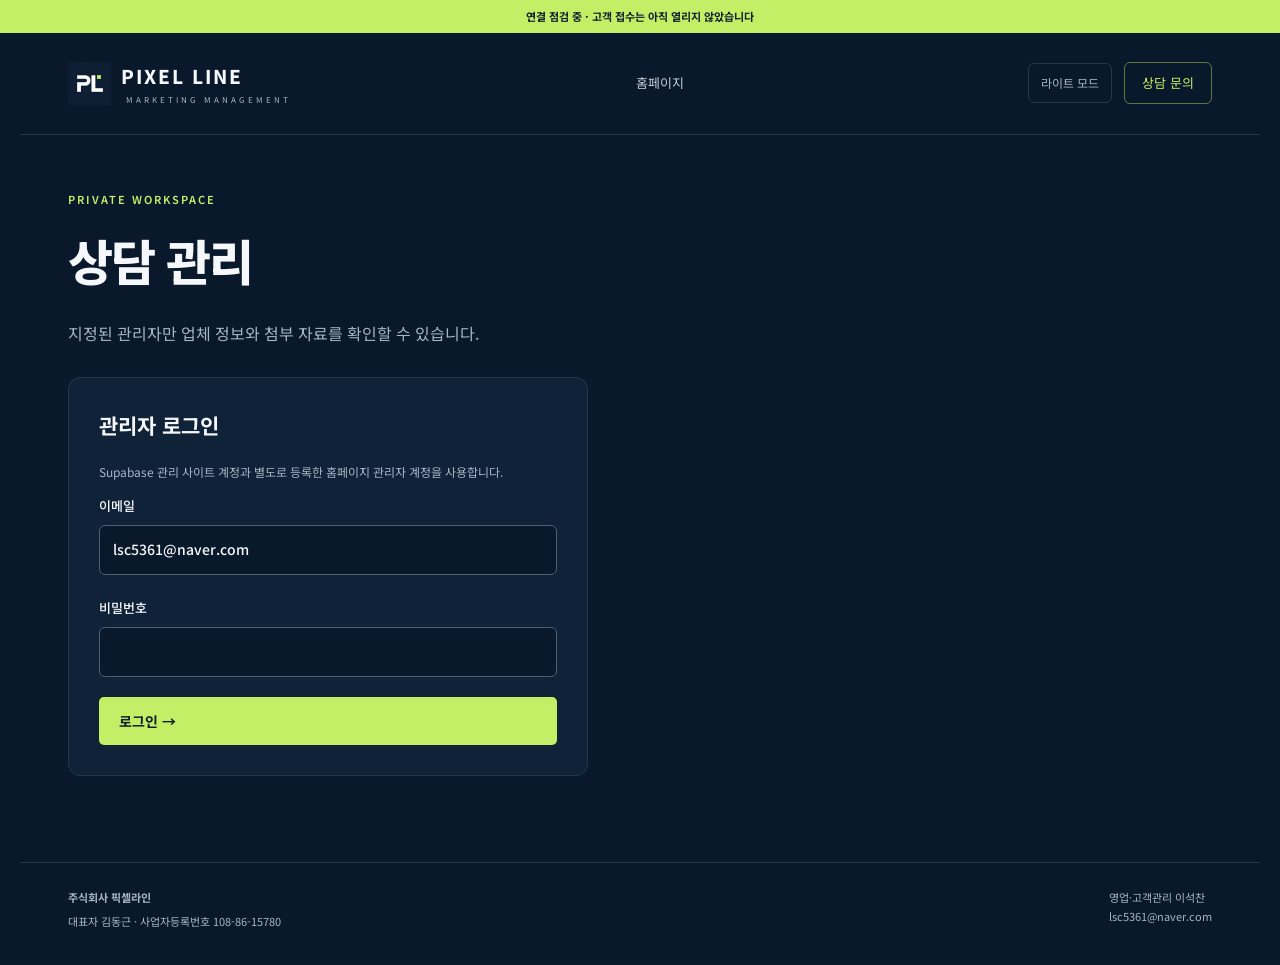
==== admin.html @ 0c12465c "Add private consultation admin and Cloudflare Pages address" ====
<!doctype html><html lang="ko" data-theme="dark"><head><meta charset="utf-8"><meta name="viewport" content="width=device-width,initial-scale=1"><title>픽셀라인 | 관리자 로그인</title><meta name="description" content="픽셀라인의 실제 방문 경험 기반 리뷰 작성 서비스. 1건 3,000원 + VAT, 법인 거래 및 세금계산서 발행 가능."><link rel="icon" href="assets/logo.png"><script src="script.js" defer></script><link rel="stylesheet" href="style.css"><link href="https://fonts.googleapis.com/css2?family=Noto+Sans+KR:wght@400;500;600;700;800;900&display=swap" rel="stylesheet"><meta name="robots" content="noindex,nofollow"><link rel="stylesheet" href="consultation.css"></head><body><div class="preview">연결 점검 중 · 고객 접수는 아직 열리지 않았습니다</div><header class="wrap"><a class="logo" href="./"><img src="assets/logo.png" alt="PL 로고"><span>PIXEL LINE<small>MARKETING MANAGEMENT</small></span></a><nav><a href="index.html">홈페이지</a></nav><div class="header-actions"><button id="theme" type="button" aria-label="밝은 화면으로 바꾸기">라이트 모드</button><a class="contact-link" href="./#contact">상담 문의</a></div></header><main class="wrap intake"><p class="eyebrow">PRIVATE WORKSPACE</p><h1>상담 관리</h1><p class="lead">지정된 관리자만 업체 정보와 첨부 자료를 확인할 수 있습니다.</p><section class="panel" id="login-panel" style="max-width:520px"><h2>관리자 로그인</h2><p class="hint">Supabase 관리 사이트 계정과 별도로 등록한 홈페이지 관리자 계정을 사용합니다.</p><form id="login"><label>이메일<input id="email" type="email" autocomplete="username" value="lsc5361@naver.com" required></label><label class="phone">비밀번호<input id="password" type="password" autocomplete="current-password" required></label><button class="button submit">로그인 →</button></form></section><p id="notice" role="status"></p><section id="workspace" hidden><div class="actions"><button class="button" id="refresh">새로고침</button><button class="text-link" id="logout">로그아웃</button><span id="total"></span></div><div class="admin-grid" style="margin-top:24px"><section class="panel"><h2>접수 목록</h2><form id="search-form"><label>업체명 검색<input id="search" maxlength="100" placeholder="업체명"></label><button class="button submit">검색</button></form><div class="filters"><button data-filter="" class="active">전체</button><button data-filter="new">신규</button><button data-filter="contacting">연락 중</button><button data-filter="closed">상담 종료</button></div><div id="requests"></div><div class="actions" style="margin-top:20px"><button id="previous">이전</button><button id="next">다음</button></div></section><section class="panel" id="record"><h2>상세 내용</h2><p class="hint">접수 항목을 선택해 주세요.</p></section></div></section></main><footer class="wrap"><div><strong>주식회사 픽셀라인</strong><p>대표자 김동근 · 사업자등록번호 108-86-15780</p></div><div>영업·고객관리 이석찬<br>lsc5361@naver.com</div></footer><script type="module" src="admin.js"></script></body></html>
---- style.css ----
:root{--navy:#09192b;--panel:#102237;--line:#26374a;--lime:#c2ef65;--text:#f5f7fa;--muted:#a6b5c5}*{box-sizing:border-box}body{margin:0;background:var(--navy);color:var(--text);font-family:'Noto Sans KR',sans-serif;line-height:1.7;word-break:keep-all}a{color:inherit;text-decoration:none}img{max-width:100%;display:block}button,a{-webkit-tap-highlight-color:transparent}:focus-visible{outline:3px solid var(--lime);outline-offset:5px}.wrap{max-width:1240px;margin:auto;padding-left:48px;padding-right:48px}.preview{background:var(--lime);color:#14212e;font-size:11px;letter-spacing:1px;text-align:center;padding:7px 15px;font-weight:700}.preview span{font-weight:400;margin-left:16px;letter-spacing:0}header{height:102px;display:flex;align-items:center;justify-content:space-between;gap:25px;border-bottom:1px solid var(--line)}.logo{display:flex;align-items:center;gap:10px;white-space:nowrap}.logo img{width:43px;height:43px}.logo>span{font-size:19px;letter-spacing:2px;font-weight:800}.logo small{display:block;font-size:8px;font-weight:400;letter-spacing:3px;color:var(--muted)}nav{display:flex;gap:30px;font-size:13px;color:#c2cbd6}.contact-link{font-size:13px;padding:9px 17px;border:1px solid #63743d;border-radius:6px;color:var(--lime)}.hero{display:grid;grid-template-columns:1fr 1.1fr;align-items:center;gap:44px;padding-top:70px;padding-bottom:76px}.eyebrow{color:var(--lime);font-size:11px;font-weight:600;letter-spacing:2px;margin:0 0 19px}h1{font-size:clamp(34px,4vw,49px);line-height:1.35;letter-spacing:-2px;margin:0 0 24px;font-weight:800}h1 em{font-style:normal;color:var(--lime)}.lead{font-size:16px;color:var(--muted);line-height:1.9;margin:0 0 29px}.actions{display:flex;gap:24px;align-items:center;flex-wrap:wrap}.button{display:inline-flex;align-items:center;justify-content:center;min-height:48px;background:var(--lime);color:#10202d;padding:13px 20px;border-radius:5px;font-size:14px;font-weight:700}.text-link{font-size:13px;border-bottom:1px solid #7f8c9c;padding:7px 0}.mini{margin-top:33px;display:flex;gap:20px;color:var(--muted);font-size:11px}.mini strong{color:#fff;font-size:14px;font-weight:600}.mini>span+span{border-left:1px solid var(--line);padding-left:20px}.hero-art{background:#0e1f34;border:1px solid #2d4053;border-radius:12px;overflow:hidden;transition:transform .2s,border-color .2s}.hero-art:hover,.visual-card:hover{transform:translateY(-4px);border-color:var(--lime)}.hero-art img{width:100%;height:auto}.art-bottom{display:flex;align-items:center;justify-content:space-between;gap:15px;padding:20px 23px;border-top:1px solid var(--line)}.art-bottom span{font-size:9px;letter-spacing:1px;color:var(--muted)}.art-bottom strong{font-size:12px;font-weight:500;color:var(--lime)}.explore{padding-top:44px;padding-bottom:70px}.section-top{display:flex;align-items:end;justify-content:space-between;gap:20px;margin-bottom:28px}.section-top h2,.contact h2{font-size:33px;line-height:1.4;letter-spacing:-1px;margin:0}.section-top>p{font-size:13px;color:var(--muted);margin:0 0 5px}.cards{display:grid;grid-template-columns:repeat(3,minmax(0,1fr));gap:22px}.visual-card{border:1px solid var(--line);border-radius:10px;overflow:hidden;background:var(--panel);transition:transform .2s,border-color .2s}.card-image{height:330px;display:flex;align-items:center;justify-content:center;background:#0b1c2c}.card-image img{width:100%;height:100%;object-fit:contain}.light .card-image{background:#f7f9f6}.card-label{display:flex;justify-content:space-between;align-items:center;padding:21px 20px;gap:10px}.card-label span{font-size:9px;letter-spacing:1.3px;color:var(--muted)}.card-label h3{font-size:16px;font-weight:600;margin:6px 0 0}.card-label b{font-size:23px;color:var(--lime);font-weight:400}.strip{display:grid;grid-template-columns:repeat(3,minmax(0,1fr));gap:40px;padding-top:32px;padding-bottom:57px;border-top:1px solid var(--line)}.strip span{font-size:12px;color:var(--lime)}.strip h3{font-size:18px;margin:10px 0}.strip p{font-size:13px;color:var(--muted);margin:0}.contact{padding-top:65px;padding-bottom:70px;border-top:1px solid var(--line)}.contact>p:not(.eyebrow){font-size:15px;color:var(--muted);margin:20px 0 27px}.contact .text-link{margin-left:24px}footer{display:flex;justify-content:space-between;gap:25px;padding-top:25px;padding-bottom:30px;border-top:1px solid var(--line);font-size:11px;color:var(--muted)}footer p{margin:5px 0}.detail{padding-top:35px;padding-bottom:70px}.back{font-size:13px;display:block;width:fit-content;margin-bottom:45px;color:var(--muted)}.detail h1{font-size:42px}.detail>.lead{max-width:670px}.detail-grid{display:grid;grid-template-columns:1fr 1fr;gap:65px;align-items:start;margin-top:40px}.detail-visual{border:1px solid var(--line);border-radius:12px;overflow:hidden}.detail-visual img{width:100%}.detail-copy article{padding:22px 0;border-top:1px solid var(--line)}.detail-copy h2{font-size:21px;margin:0 0 10px}.detail-copy p{font-size:15px;color:var(--muted);margin:0}.detail-copy>.button{margin-top:20px}.additional{margin-top:70px;border-top:1px solid var(--line);padding-top:35px}.additional h2{font-size:26px}.additional img{width:650px;border-radius:12px;margin-top:25px}@media(max-width:1000px){.wrap{padding-left:28px;padding-right:28px}.hero{gap:25px}.hero h1{font-size:37px}.hero .lead{font-size:14px}nav{gap:18px}.card-image{height:275px}.card-label{padding:17px 14px}.card-label h3{font-size:14px}.actions{gap:14px}.mini{gap:10px}.mini>span+span{padding-left:10px}}@media(max-width:680px){.wrap{padding-left:22px;padding-right:22px}header{height:84px;gap:12px}nav{display:none}.logo>span{font-size:16px}.logo img{width:35px;height:35px}.logo small{font-size:7px;letter-spacing:2px}.contact-link{font-size:12px;padding:7px 11px}.preview{font-size:9px}.preview span{font-size:10px;margin-left:8px}.hero{grid-template-columns:1fr;padding-top:44px;padding-bottom:35px;gap:34px}.hero h1{font-size:36px;letter-spacing:-1.7px}.hero .lead{font-size:14px}.eyebrow{font-size:10px;letter-spacing:1.5px}.mini{margin-top:25px}.hero-art{border-radius:8px}.art-bottom{padding:17px}.section-top{align-items:start;flex-direction:column;gap:14px}.section-top h2,.contact h2{font-size:29px}.section-top>p br{display:none}.explore{padding-top:30px;padding-bottom:40px}.cards{grid-template-columns:1fr;gap:25px}.card-image{height:auto;max-height:none}.card-image img{width:100%;height:auto;max-height:420px;object-fit:contain}.card-label{padding:20px}.card-label h3{font-size:18px}.strip{grid-template-columns:1fr;gap:24px;padding-top:30px;padding-bottom:35px}.strip>div{padding-bottom:20px;border-bottom:1px solid var(--line)}.strip>div:last-child{border-bottom:0;padding-bottom:0}.contact{padding-top:40px;padding-bottom:40px}.contact .text-link{margin-left:15px}footer{flex-direction:column;gap:14px}.detail h1{font-size:32px}.detail-grid{grid-template-columns:1fr;gap:30px}.detail{padding-bottom:40px}.back{margin-bottom:30px}.additional{margin-top:40px}.detail-copy h2{font-size:20px}}
@media(prefers-reduced-motion:reduce){*{transition:none!important}}

.corporate-badge{display:inline-block;font-size:12px;color:var(--lime);border:1px solid #53663b;border-radius:5px;padding:8px 12px;margin:17px 0 0}

/* Preserve the existing light/dark switch. The approved navy theme is default. */
.header-actions{display:flex;align-items:center;gap:12px}#theme{font:inherit;font-size:12px;color:var(--muted);background:transparent;border:1px solid var(--line);padding:9px 12px;border-radius:6px;cursor:pointer;min-height:40px}
:root[data-theme=light]{--navy:#f6f8fa;--panel:#fff;--line:#d4dde5;--lime:#426513;--text:#102238;--muted:#55657a}:root[data-theme=light] .button{background:#c2ef65;color:#10202d}:root[data-theme=light] .mini strong{color:#102238}:root[data-theme=light] .hero-art{background:#0e1f34}:root[data-theme=light] .art-bottom{color:#f5f7fa}:root[data-theme=light] .art-bottom strong{color:#c2ef65}:root[data-theme=light] .art-bottom span{color:#a6b5c5}:root[data-theme=light] nav{color:#33475e}
@media(max-width:680px){.header-actions{gap:7px}#theme{font-size:10px;padding:7px;min-height:36px}.logo>span{font-size:14px}.logo small{font-size:6px;letter-spacing:1.5px}.logo img{width:30px;height:30px}.logo{gap:6px}.contact-link{padding:7px 9px}}
---- consultation.css ----
.intake{padding-top:55px;padding-bottom:70px}.intro{margin-bottom:35px}.intake-grid{display:grid;grid-template-columns: .8fr 1.4fr;gap:65px;align-items:start}.panel{padding:30px;background:var(--panel);border:1px solid var(--line);border-radius:12px}.trust h2{font-size:25px;line-height:1.6}.trust article{padding:19px 0;border-top:1px solid var(--line)}.trust article b{font-size:14px}.trust p{font-size:13px;color:var(--muted)}fieldset{border:0;padding:0;margin:0 0 32px;min-width:0}legend{font-size:18px;font-weight:700;margin-bottom:18px}legend span{font-size:12px;color:var(--lime);margin-right:12px}label{display:block;font-size:13px;font-weight:500}small{font-weight:400;font-size:11px;color:var(--muted);margin-left:5px}input:not([type=radio]),textarea{display:block;width:100%;background:var(--navy);border:1px solid #506174;border-radius:6px;color:var(--text);padding:12px 13px;font:inherit;font-size:14px;margin-top:8px;min-height:46px}textarea{resize:vertical}input::placeholder,textarea::placeholder{color:var(--muted);opacity:.85}.field-grid{display:grid;grid-template-columns:1fr 1fr;gap:20px}.field-grid label:nth-child(3){grid-column:1/-1}.methods{display:flex;gap:9px;flex-wrap:wrap}.methods label{border:1px solid var(--line);border-radius:6px;padding:12px;cursor:pointer}.methods label:has(:checked){border-color:var(--lime);background:var(--navy)}input[type=radio]{accent-color:var(--lime);margin-right:6px}.phone{margin-top:22px}.hint{display:block;font-size:12px;font-weight:400;line-height:1.85;color:var(--muted);margin-top:9px}.upload{border:1px dashed #71845c;border-radius:8px;padding:20px}.upload input{padding:10px;font-size:12px}details{border-top:1px solid var(--line);padding-top:18px}summary{font-size:13px;cursor:pointer}.submit{font-family:inherit;border:0;width:100%;display:flex;justify-content:space-between;cursor:pointer;margin-top:20px}#form-result{color:var(--lime);font-size:13px}.stats{display:grid;grid-template-columns:repeat(3,1fr);gap:18px;margin:24px 0}.stats span{font-size:13px;color:var(--muted)}.stats strong{display:block;font-size:32px;color:var(--lime)}.admin-banner{padding:13px 18px;border:1px solid var(--line);border-radius:6px;font-size:12px;color:var(--muted)}.admin-grid{display:grid;grid-template-columns:1fr 1fr;gap:24px}.panel h2{margin-top:0;font-size:21px}.filters{display:flex;gap:10px;margin:20px 0}.filters button,.request{color:var(--text);background:var(--navy);border:1px solid var(--line);border-radius:6px;padding:10px 14px;font:inherit;font-size:12px;cursor:pointer}.filters button.active,.request.active{border-color:var(--lime)}.request{display:block;text-align:left;width:100%;margin-top:12px;padding:18px}.request strong{font-size:16px}.request span{display:block;color:var(--muted);margin-top:6px}.tag{font-size:11px;color:var(--lime)}dl{margin:24px 0}dt{font-size:12px;color:var(--muted);margin-top:16px}dd{margin:4px 0;font-size:14px}.preview{letter-spacing:0}.trust .text-link{display:inline-block}[hidden]{display:none!important}@media(max-width:800px){.intake-grid,.admin-grid{grid-template-columns:1fr;gap:28px}.trust article{padding:12px 0}.trust h2{font-size:21px}.intake{padding-top:30px}.panel{padding:22px}.stats{gap:8px}.stats .panel{padding:16px}.field-grid{grid-template-columns:1fr}.field-grid label:nth-child(3){grid-column:auto}.methods{display:grid;grid-template-columns:1fr}.intro h1{font-size:32px}}
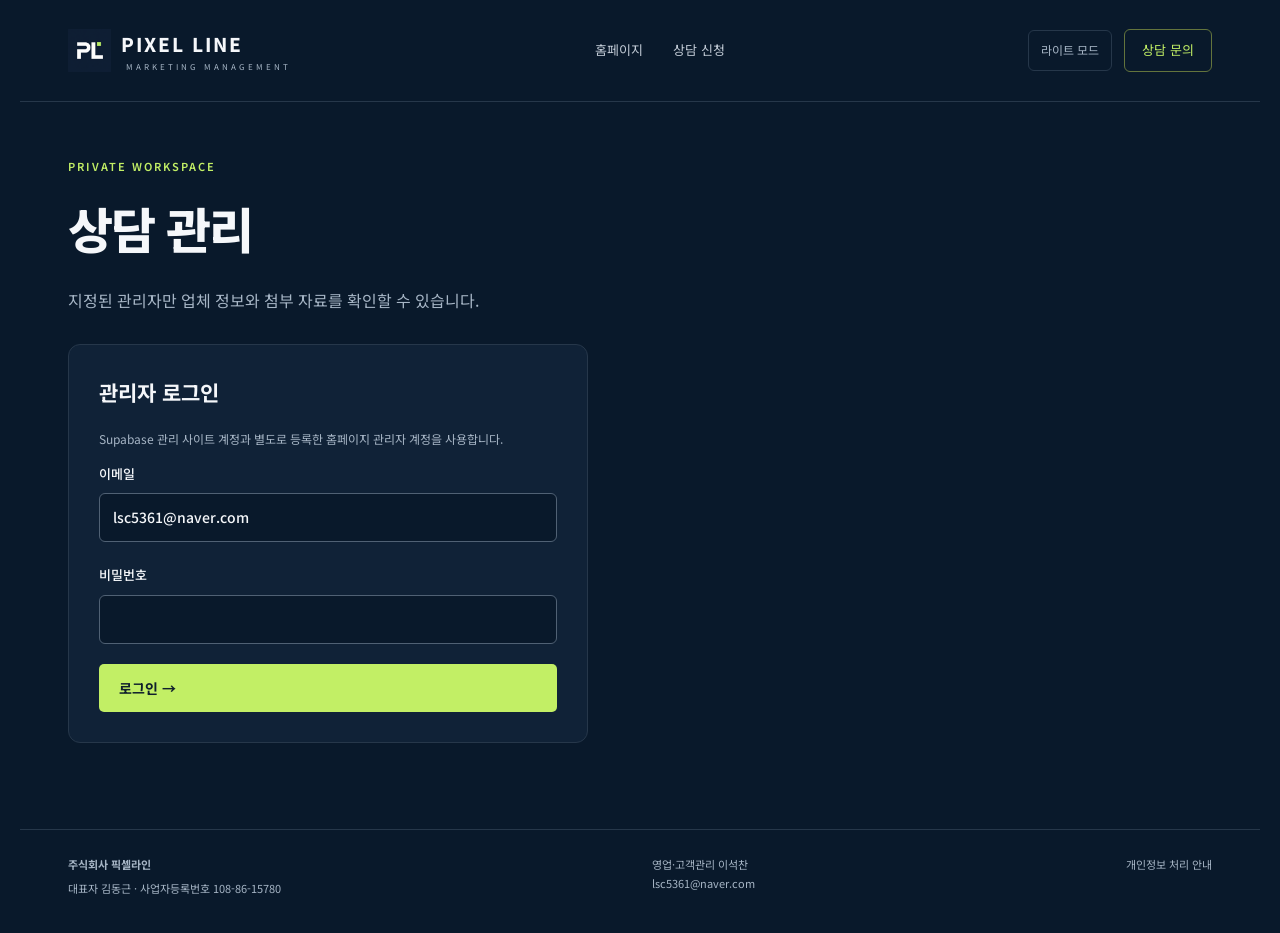
==== commit 5b0ab8a2: "Enable public consultation pages and handle expired admin sessions" ====
--- a/admin.html
+++ b/admin.html
@@ -1 +1 @@
-<!doctype html><html lang="ko" data-theme="dark"><head><meta charset="utf-8"><meta name="viewport" content="width=device-width,initial-scale=1"><title>픽셀라인 | 관리자 로그인</title><meta name="description" content="픽셀라인의 실제 방문 경험 기반 리뷰 작성 서비스. 1건 3,000원 + VAT, 법인 거래 및 세금계산서 발행 가능."><link rel="icon" href="assets/logo.png"><script src="script.js" defer></script><link rel="stylesheet" href="style.css"><link href="https://fonts.googleapis.com/css2?family=Noto+Sans+KR:wght@400;500;600;700;800;900&display=swap" rel="stylesheet"><meta name="robots" content="noindex,nofollow"><link rel="stylesheet" href="consultation.css"></head><body><div class="preview">연결 점검 중 · 고객 접수는 아직 열리지 않았습니다</div><header class="wrap"><a class="logo" href="./"><img src="assets/logo.png" alt="PL 로고"><span>PIXEL LINE<small>MARKETING MANAGEMENT</small></span></a><nav><a href="index.html">홈페이지</a></nav><div class="header-actions"><button id="theme" type="button" aria-label="밝은 화면으로 바꾸기">라이트 모드</button><a class="contact-link" href="./#contact">상담 문의</a></div></header><main class="wrap intake"><p class="eyebrow">PRIVATE WORKSPACE</p><h1>상담 관리</h1><p class="lead">지정된 관리자만 업체 정보와 첨부 자료를 확인할 수 있습니다.</p><section class="panel" id="login-panel" style="max-width:520px"><h2>관리자 로그인</h2><p class="hint">Supabase 관리 사이트 계정과 별도로 등록한 홈페이지 관리자 계정을 사용합니다.</p><form id="login"><label>이메일<input id="email" type="email" autocomplete="username" value="lsc5361@naver.com" required></label><label class="phone">비밀번호<input id="password" type="password" autocomplete="current-password" required></label><button class="button submit">로그인 →</button></form></section><p id="notice" role="status"></p><section id="workspace" hidden><div class="actions"><button class="button" id="refresh">새로고침</button><button class="text-link" id="logout">로그아웃</button><span id="total"></span></div><div class="admin-grid" style="margin-top:24px"><section class="panel"><h2>접수 목록</h2><form id="search-form"><label>업체명 검색<input id="search" maxlength="100" placeholder="업체명"></label><button class="button submit">검색</button></form><div class="filters"><button data-filter="" class="active">전체</button><button data-filter="new">신규</button><button data-filter="contacting">연락 중</button><button data-filter="closed">상담 종료</button></div><div id="requests"></div><div class="actions" style="margin-top:20px"><button id="previous">이전</button><button id="next">다음</button></div></section><section class="panel" id="record"><h2>상세 내용</h2><p class="hint">접수 항목을 선택해 주세요.</p></section></div></section></main><footer class="wrap"><div><strong>주식회사 픽셀라인</strong><p>대표자 김동근 · 사업자등록번호 108-86-15780</p></div><div>영업·고객관리 이석찬<br>lsc5361@naver.com</div></footer><script type="module" src="admin.js"></script></body></html>+<!doctype html><html lang="ko" data-theme="dark"><head><meta charset="utf-8"><meta name="viewport" content="width=device-width,initial-scale=1"><title>픽셀라인 | 관리자 로그인</title><meta name="description" content="픽셀라인의 실제 방문 경험 기반 리뷰 작성 서비스. 1건 3,000원 + VAT, 법인 거래 및 세금계산서 발행 가능."><link rel="icon" href="assets/logo.png"><script src="script.js" defer></script><link rel="stylesheet" href="style.css"><link href="https://fonts.googleapis.com/css2?family=Noto+Sans+KR:wght@400;500;600;700;800;900&display=swap" rel="stylesheet"><meta name="robots" content="noindex,nofollow"><link rel="stylesheet" href="consultation.css"></head><body><header class="wrap"><a class="logo" href="./"><img src="assets/logo.png" alt="PL 로고"><span>PIXEL LINE<small>MARKETING MANAGEMENT</small></span></a><nav><a href="index.html">홈페이지</a><a href="consultation.html">상담 신청</a></nav><div class="header-actions"><button id="theme" type="button" aria-label="밝은 화면으로 바꾸기">라이트 모드</button><a class="contact-link" href="./#contact">상담 문의</a></div></header><main class="wrap intake"><p class="eyebrow">PRIVATE WORKSPACE</p><h1>상담 관리</h1><p class="lead">지정된 관리자만 업체 정보와 첨부 자료를 확인할 수 있습니다.</p><section class="panel" id="login-panel" style="max-width:520px"><h2>관리자 로그인</h2><p class="hint">Supabase 관리 사이트 계정과 별도로 등록한 홈페이지 관리자 계정을 사용합니다.</p><form id="login"><label>이메일<input id="email" type="email" autocomplete="username" value="lsc5361@naver.com" required></label><label class="phone">비밀번호<input id="password" type="password" autocomplete="current-password" required></label><button class="button submit">로그인 →</button></form></section><p id="notice" role="status"></p><section id="workspace" hidden><div class="actions"><button class="button" id="refresh">새로고침</button><button class="text-link" id="logout">로그아웃</button><span id="total"></span></div><div class="admin-grid" style="margin-top:24px"><section class="panel"><h2>접수 목록</h2><form id="search-form"><label>업체명 검색<input id="search" maxlength="100" placeholder="업체명"></label><button class="button submit">검색</button></form><div class="filters"><button data-filter="" class="active">전체</button><button data-filter="new">신규</button><button data-filter="contacting">연락 중</button><button data-filter="closed">상담 종료</button></div><div id="requests"></div><div class="actions" style="margin-top:20px"><button id="previous">이전</button><button id="next">다음</button></div></section><section class="panel" id="record"><h2>상세 내용</h2><p class="hint">접수 항목을 선택해 주세요.</p></section></div></section></main><footer class="wrap"><div><strong>주식회사 픽셀라인</strong><p>대표자 김동근 · 사업자등록번호 108-86-15780</p></div><div>영업·고객관리 이석찬<br>lsc5361@naver.com</div><a href="privacy.html">개인정보 처리 안내</a></footer><script type="module" src="admin.js"></script></body></html>
